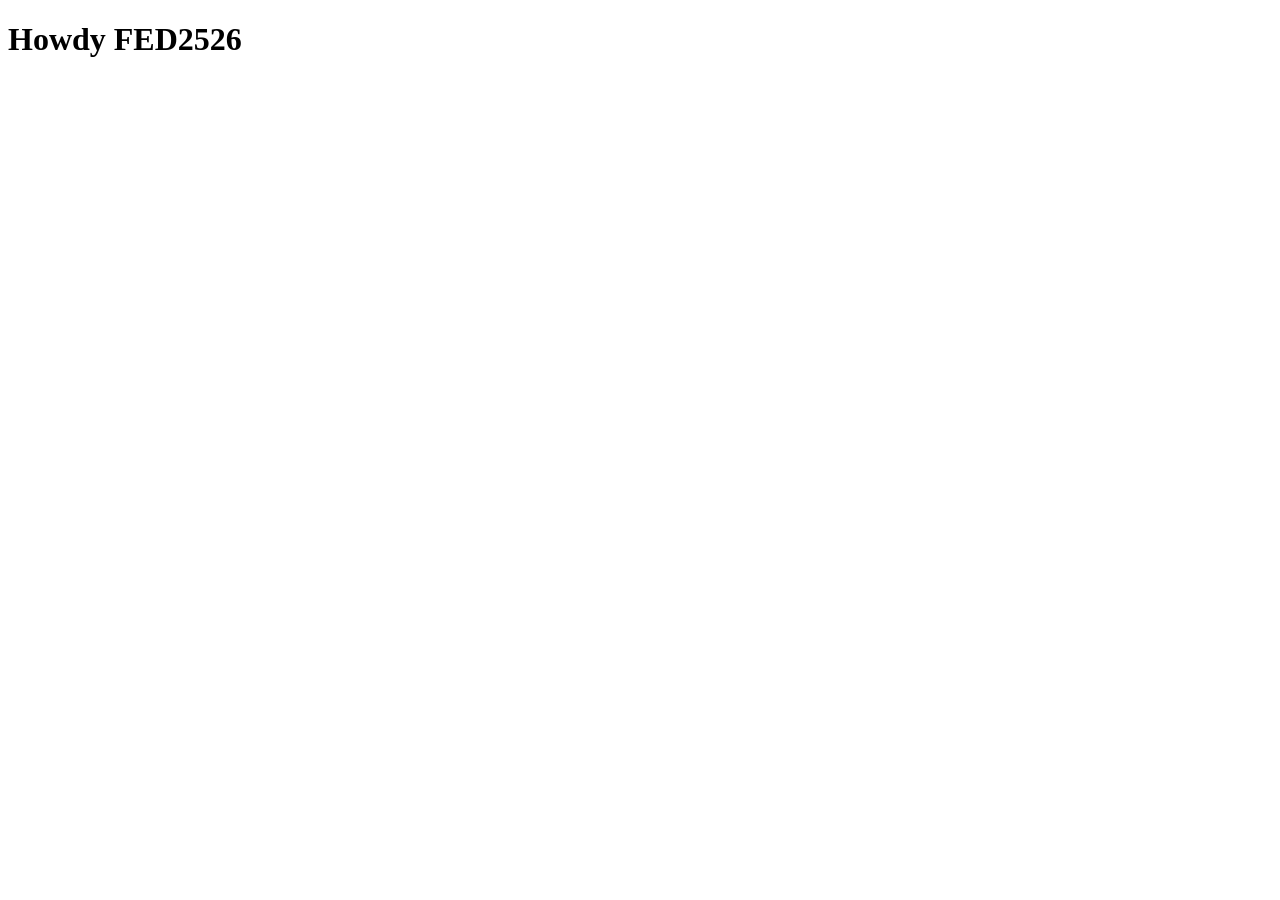
==== index.html @ e6ebbd7a "Add files via upload" ====
<!DOCTYPE html>
<html lang="nl">
	
<head>
	<meta charset="UTF-8">
	<meta name="author" content="jouw naam">
	<meta name="viewport" content="width=device-width, initial-scale=1">
	
	<title>Howdy FED2526</title>
	
	<link href="styles/style.css" rel="stylesheet">
	<link rel="icon" type="image/svg+xml" href="images/favicon.svg">
</head>

<body>
	<h1>Howdy FED2526</h1>

	<script defer src="scripts/script.js"></script>
</body>
	
</html>
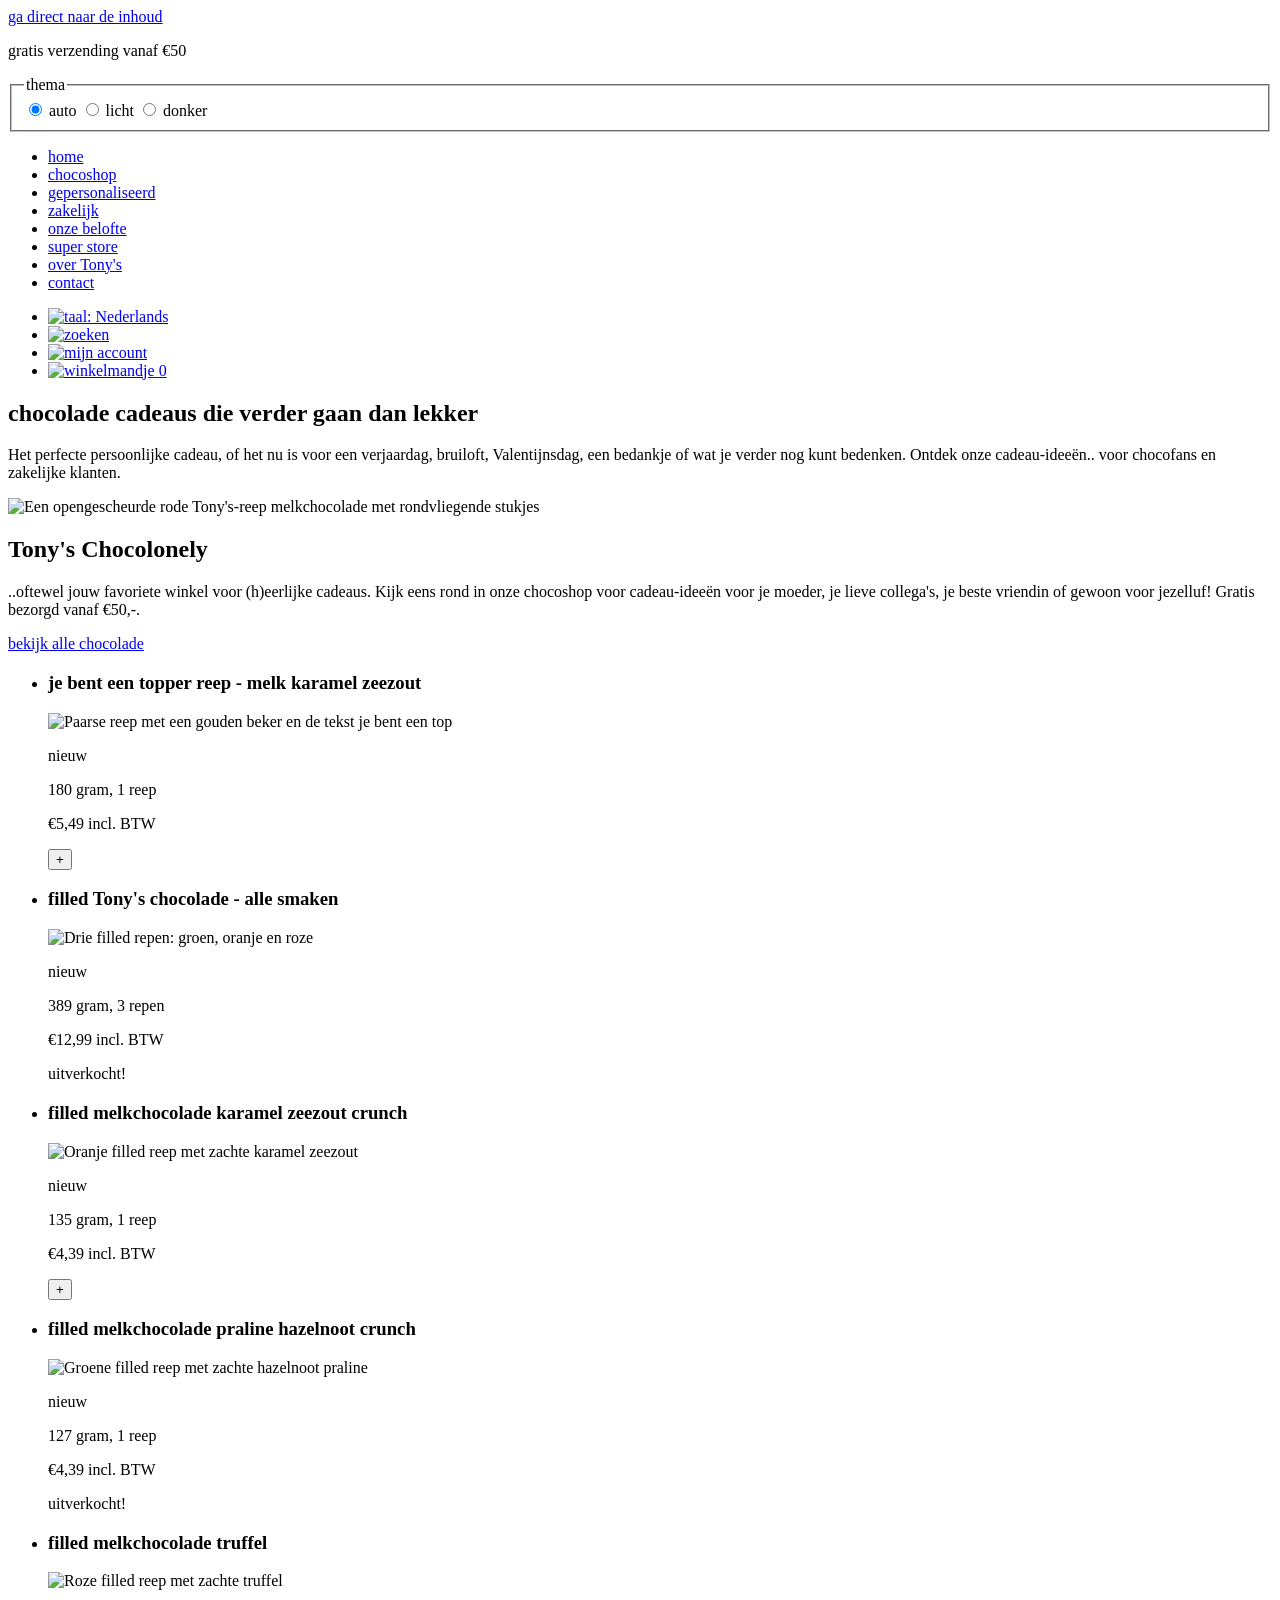
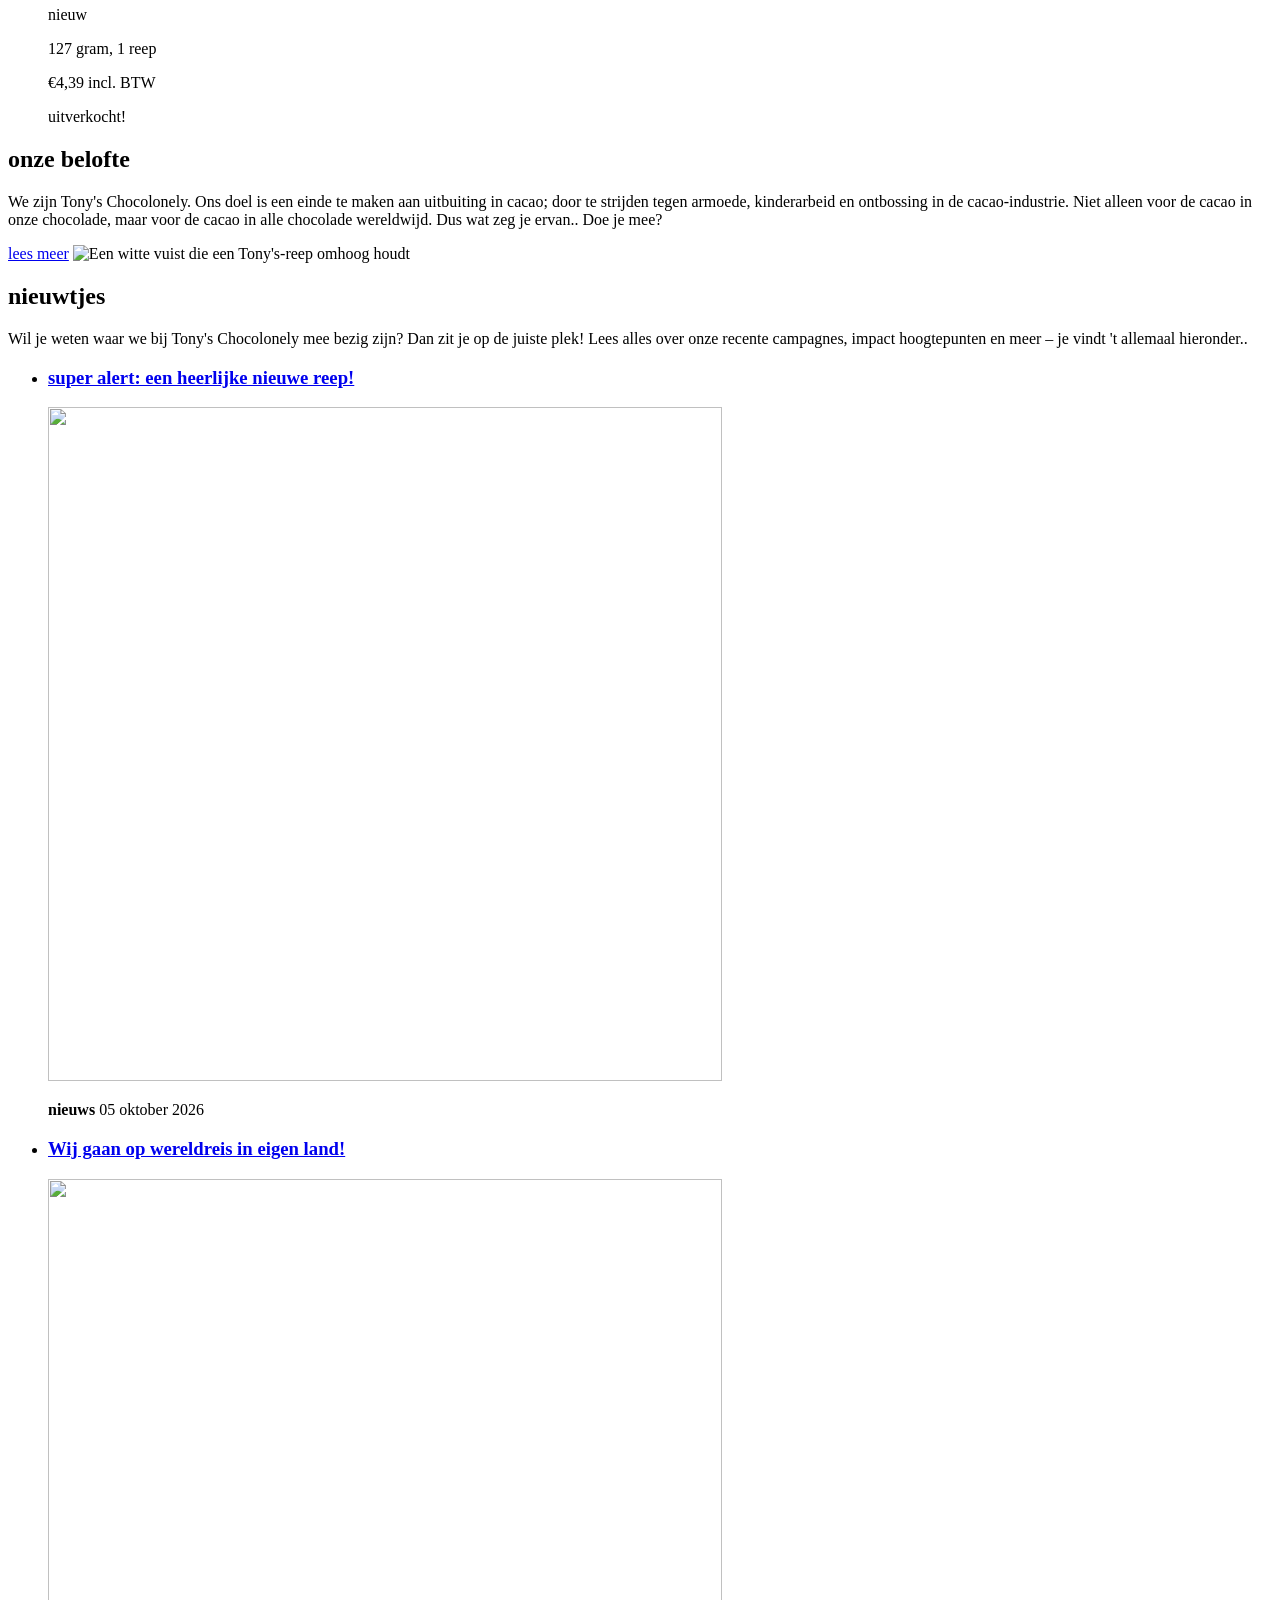
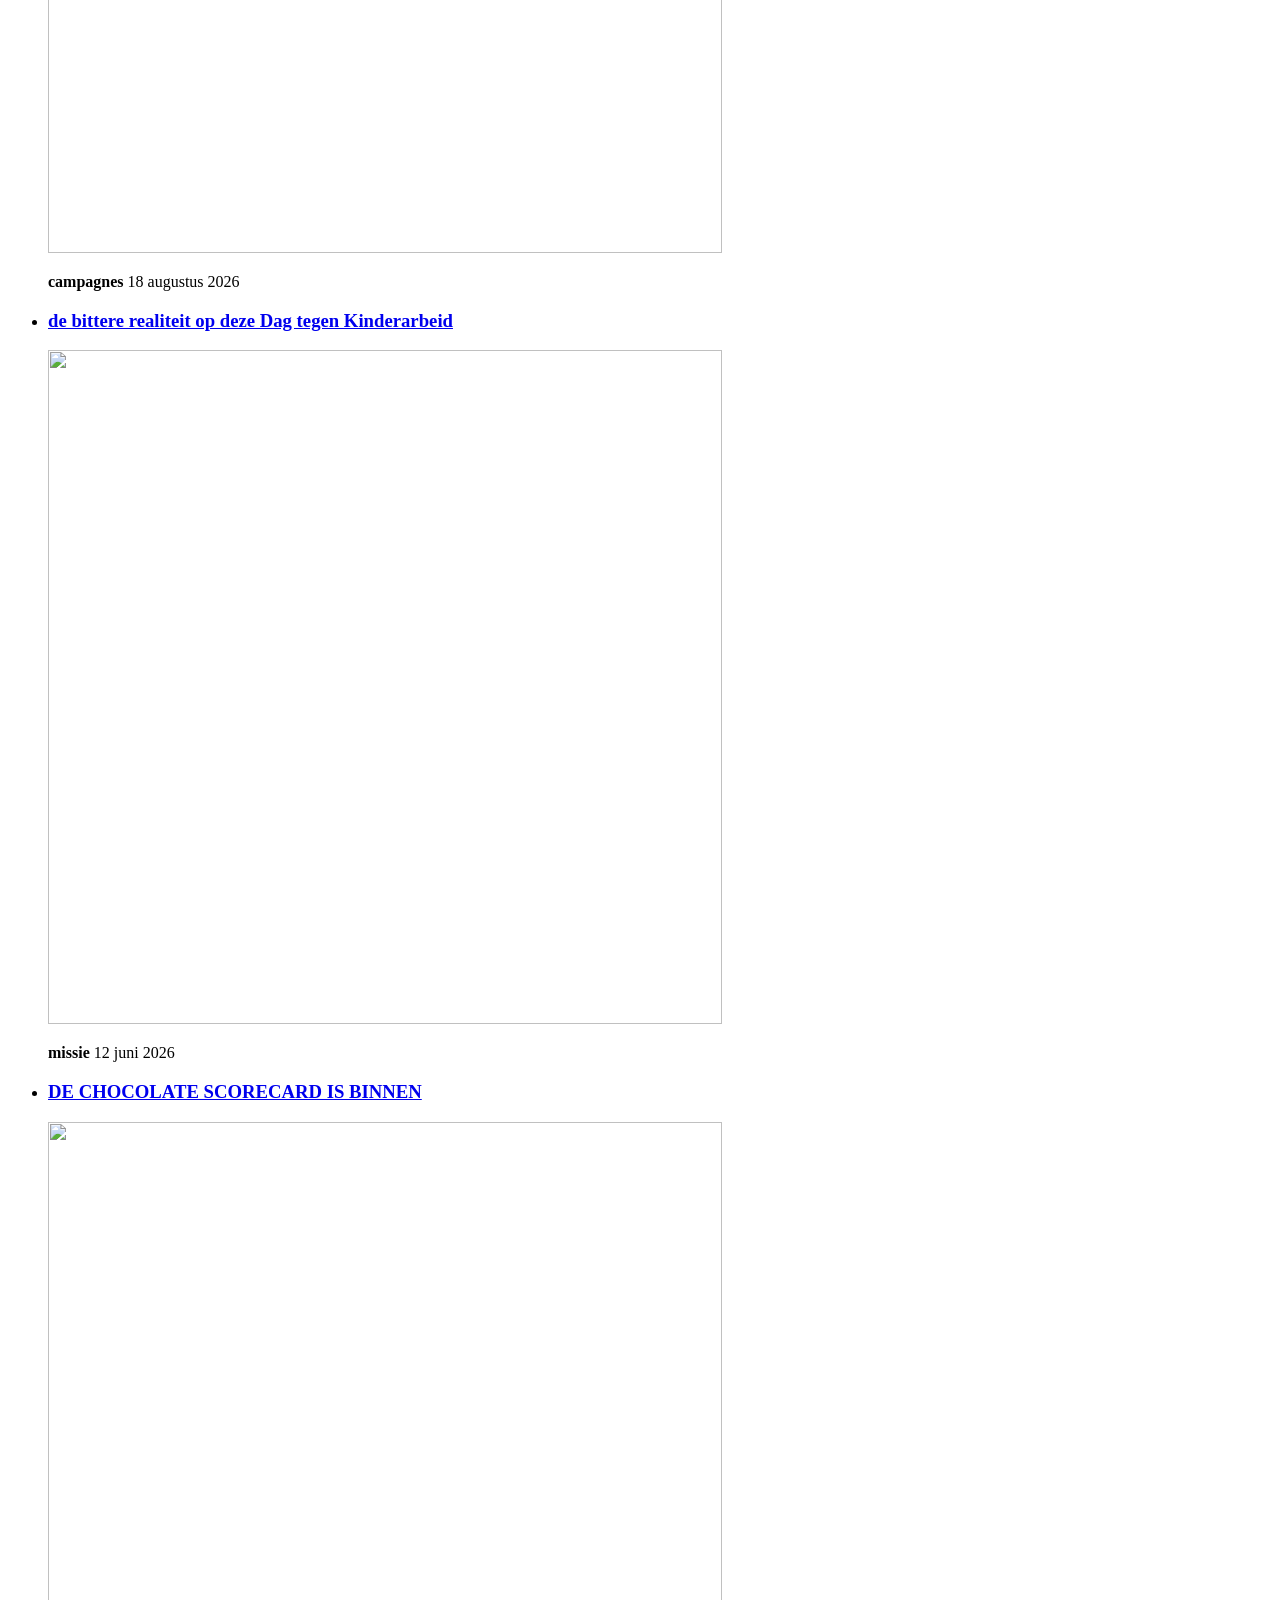
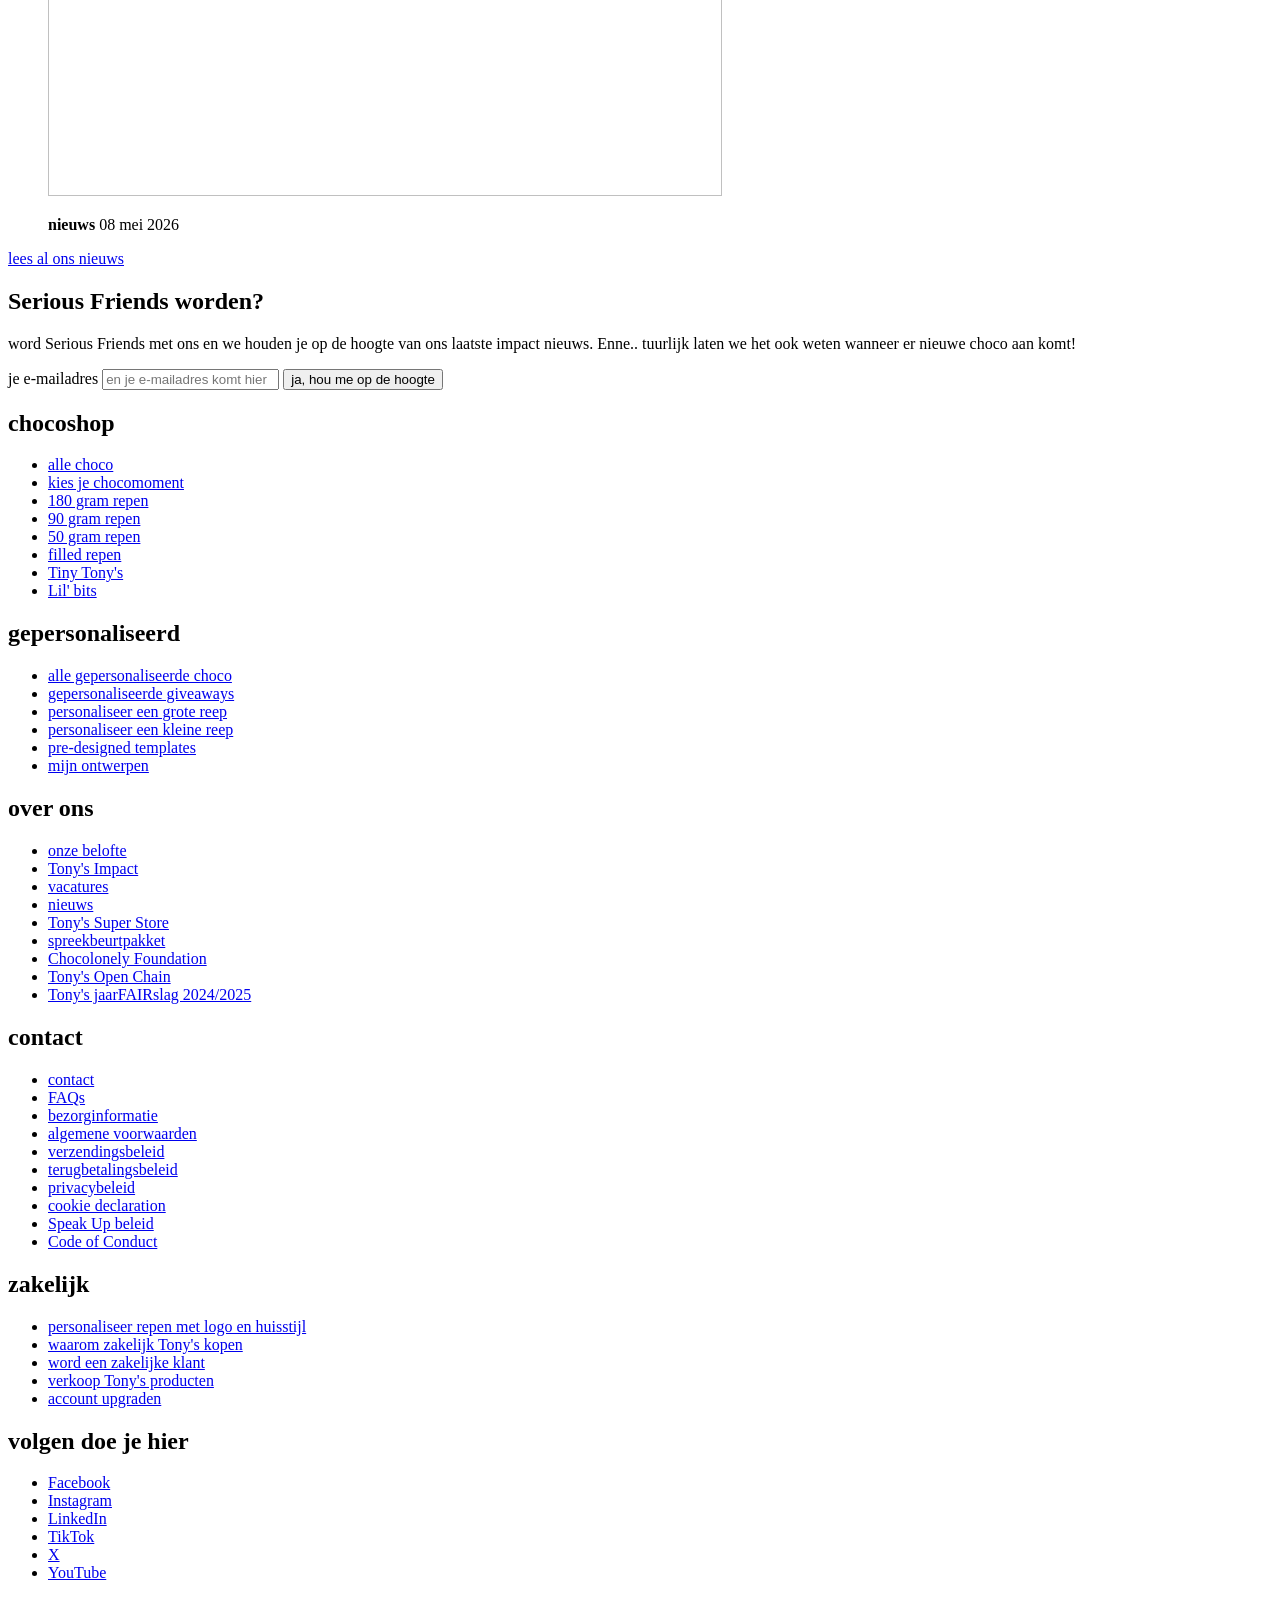
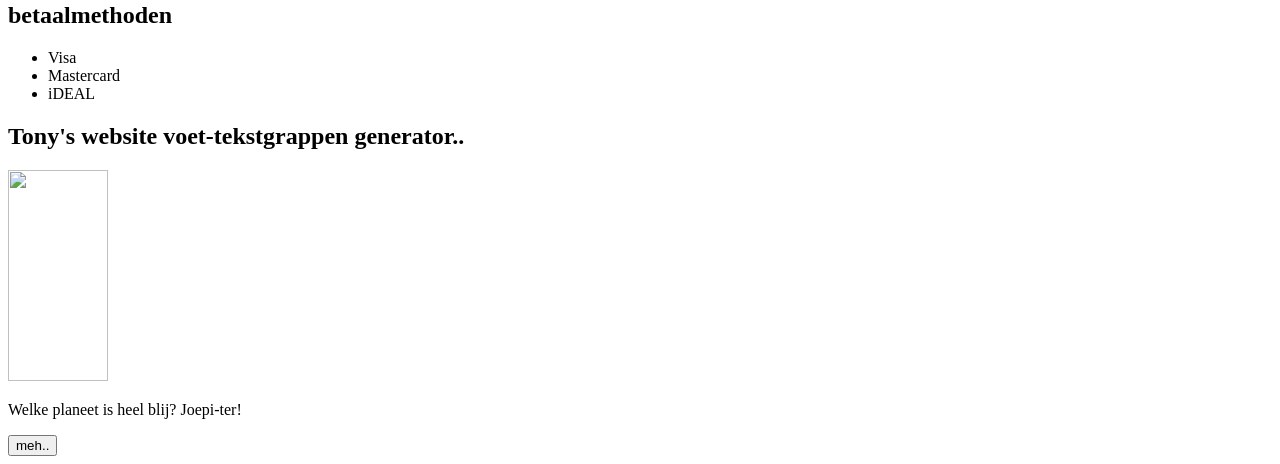
==== commit 1b5ec246: "Update index.html with new content and structure" ====
--- a/index.html
+++ b/index.html
@@ -1,21 +1,303 @@
 <!DOCTYPE html>
+
 <html lang="nl">
-	
+
 <head>
-	<meta charset="UTF-8">
-	<meta name="author" content="jouw naam">
-	<meta name="viewport" content="width=device-width, initial-scale=1">
-	
-	<title>Howdy FED2526</title>
-	
-	<link href="styles/style.css" rel="stylesheet">
-	<link rel="icon" type="image/svg+xml" href="images/favicon.svg">
+  <meta charset="UTF-8">
+  <meta name="author" content="Daniël Prins">
+  <meta name="viewport" content="width=device-width, initial-scale=1">
+
+  <title>Tony's Chocolonely</title>
+
+  <link rel="preconnect" href="https://fonts.googleapis.com">
+  <link rel="preconnect" href="https://fonts.gstatic.com" crossorigin>
+  <link href="https://fonts.googleapis.com/css2?family=Alfa+Slab+One&family=Roboto+Slab:wght@400;700;800&display=swap"
+    rel="stylesheet">
+  <link href="styles/style.css" rel="stylesheet">
+  <link rel="icon" type="image/jpeg" href="images/favicon.jpeg">
 </head>
 
 <body>
-	<h1>Howdy FED2526</h1>
-
-	<script defer src="scripts/script.js"></script>
+  <a href="#inhoud">ga direct naar de inhoud</a>
+
+  <header>
+    <p>gratis verzending vanaf €50</p>
+
+    <!-- Thema kiezen: werkt met alleen CSS (:has en light-dark) -->
+    <form>
+      <fieldset>
+        <legend>thema</legend>
+        <label><input type="radio" name="thema" value="auto" checked> auto</label>
+        <label><input type="radio" name="thema" value="licht"> licht</label>
+        <label><input type="radio" name="thema" value="donker"> donker</label>
+      </fieldset>
+    </form>
+
+    <nav aria-label="hoofdmenu">
+      <ul>
+        <li><a href="index.html" aria-current="page">home</a></li>
+        <li><a href="#">chocoshop</a></li>
+        <li><a href="#">gepersonaliseerd</a></li>
+        <li><a href="#">zakelijk</a></li>
+        <li><a href="onze-belofte.html">onze belofte</a></li>
+        <li><a href="#">super store</a></li>
+        <li><a href="#">over Tony's</a></li>
+        <li><a href="#">contact</a></li>
+      </ul>
+    </nav>
+
+    <ul aria-label="snelkoppelingen">
+      <li><a href="#"><img src="images/icon-taal.svg" alt="taal: Nederlands"></a></li>
+      <li><a href="#"><img src="images/icon-zoeken.svg" alt="zoeken"></a></li>
+      <li><a href="#"><img src="images/icon-account.svg" alt="mijn account"></a></li>
+      <li>
+        <a href="#">
+          <img src="images/icon-mandje.svg" alt="winkelmandje">
+          <output>0</output>
+        </a>
+      </li>
+    </ul>
+  </header>
+
+  <main id="inhoud">
+
+    <!-- ========== HERO ========== -->
+    <section id="hero">
+      <h1>chocolade cadeaus die verder gaan dan <span>lekker</span></h1>
+      <p>Het perfecte persoonlijke cadeau, of het nu is voor een verjaardag, bruiloft, Valentijnsdag, een bedankje of
+        wat je verder nog kunt bedenken. Ontdek onze cadeau-ideeën.. voor chocofans en zakelijke klanten.</p>
+      <img src="images/hero-reep.webp" alt="Een opengescheurde rode Tony's-reep melkchocolade met rondvliegende stukjes"
+        width="900" height="1263">
+    </section>
+
+    <!-- ========== PRODUCTEN ========== -->
+    <section id="shop">
+      <h2>Tony's Chocolonely</h2>
+      <p>..oftewel jouw favoriete winkel voor (h)eerlijke cadeaus. Kijk eens rond in onze chocoshop voor cadeau-ideeën
+        voor je moeder, je lieve collega's, je beste vriendin of gewoon voor jezelluf! Gratis bezorgd vanaf €50,-.</p>
+      <a href="#">bekijk alle chocolade</a>
+
+      <ul>
+        <li>
+          <article>
+            <h3>je bent een topper reep - melk karamel zeezout</h3>
+            <img src="images/reep-topper.webp" alt="Paarse reep met een gouden beker en de tekst je bent een top"
+              width="526" height="990">
+            <p>nieuw</p>
+            <p>180 gram, 1 reep</p>
+            <p>€5,49 incl. BTW</p>
+            <button aria-label="voeg je bent een topper reep toe aan je mandje">+</button>
+          </article>
+        </li>
+        <li>
+          <article>
+            <h3>filled Tony's chocolade - alle smaken</h3>
+            <img src="images/filled-alle-smaken.webp" alt="Drie filled repen: groen, oranje en roze" width="526"
+              height="328">
+            <p>nieuw</p>
+            <p>389 gram, 3 repen</p>
+            <p>€12,99 incl. BTW</p>
+            <p>uitverkocht!</p>
+          </article>
+        </li>
+        <li>
+          <article>
+            <h3>filled melkchocolade karamel zeezout crunch</h3>
+            <img src="images/filled-karamel.webp" alt="Oranje filled reep met zachte karamel zeezout" width="526"
+              height="657">
+            <p>nieuw</p>
+            <p>135 gram, 1 reep</p>
+            <p>€4,39 incl. BTW</p>
+            <button aria-label="voeg filled melkchocolade karamel zeezout crunch toe aan je mandje">+</button>
+          </article>
+        </li>
+        <li>
+          <article>
+            <h3>filled melkchocolade praline hazelnoot crunch</h3>
+            <img src="images/filled-hazelnoot.webp" alt="Groene filled reep met zachte hazelnoot praline" width="526"
+              height="658">
+            <p>nieuw</p>
+            <p>127 gram, 1 reep</p>
+            <p>€4,39 incl. BTW</p>
+            <p>uitverkocht!</p>
+          </article>
+        </li>
+        <li>
+          <article>
+            <h3>filled melkchocolade truffel</h3>
+            <img src="images/filled-truffel.webp" alt="Roze filled reep met zachte truffel" width="526" height="657">
+            <p>nieuw</p>
+            <p>127 gram, 1 reep</p>
+            <p>€4,39 incl. BTW</p>
+            <p>uitverkocht!</p>
+          </article>
+        </li>
+      </ul>
+    </section>
+
+    <!-- ========== ONZE BELOFTE ========== -->
+    <section id="belofte">
+      <h2>onze belofte</h2>
+      <p>We zijn Tony's Chocolonely. Ons doel is een einde te maken aan uitbuiting in cacao; door te strijden tegen
+        armoede, kinderarbeid en ontbossing in de cacao-industrie. Niet alleen voor de cacao in onze chocolade, maar
+        voor de cacao in alle chocolade wereldwijd. Dus wat zeg je ervan.. Doe je mee?</p>
+      <a href="#">lees meer</a>
+      <img src="images/belofte-vuist.webp" alt="Een witte vuist die een Tony's-reep omhoog houdt" width="900"
+        height="643">
+    </section>
+
+    <!-- ========== NIEUWTJES ========== -->
+    <section id="nieuws">
+      <h2>nieuwtjes</h2>
+      <p>Wil je weten waar we bij Tony's Chocolonely mee bezig zijn? Dan zit je op de juiste plek! Lees alles over onze
+        recente campagnes, impact hoogtepunten en meer – je vindt 't allemaal hieronder..</p>
+
+      <ul>
+        <li>
+          <article>
+            <h3><a href="#">super alert: een heerlijke nieuwe reep!</a></h3>
+            <img src="images/nieuws-4.webp" alt="" width="674" height="674">
+            <p><strong>nieuws</strong> <time datetime="2026-10-05">05 oktober 2026</time></p>
+          </article>
+        </li>
+        <li>
+          <article>
+            <h3><a href="#">Wij gaan op wereldreis in eigen land!</a></h3>
+            <img src="images/nieuws-wereldreis.webp" alt="" width="674" height="674">
+            <p><strong>campagnes</strong> <time datetime="2026-08-18">18 augustus 2026</time></p>
+          </article>
+        </li>
+        <li>
+          <article>
+            <h3><a href="#">de bittere realiteit op deze Dag tegen Kinderarbeid</a></h3>
+            <img src="images/nieuws-kinderarbeid.webp" alt="" width="674" height="674">
+            <p><strong>missie</strong> <time datetime="2026-06-12">12 juni 2026</time></p>
+          </article>
+        </li>
+        <li>
+          <article>
+            <h3><a href="#">DE CHOCOLATE SCORECARD IS BINNEN</a></h3>
+            <img src="images/nieuws-scorecard.webp" alt="" width="674" height="674">
+            <p><strong>nieuws</strong> <time datetime="2026-05-08">08 mei 2026</time></p>
+          </article>
+        </li>
+      </ul>
+
+      <a href="#">lees al ons nieuws</a>
+    </section>
+  </main>
+
+  <!-- ========== FOOTER ========== -->
+  <footer>
+    <section id="nieuwsbrief">
+      <h2>Serious Friends worden?</h2>
+      <p>word Serious Friends met ons en we houden je op de hoogte van ons laatste impact nieuws. Enne.. tuurlijk laten
+        we het ook weten wanneer er nieuwe choco aan komt!</p>
+      <form action="#">
+        <label for="email">je e-mailadres</label>
+        <input type="email" id="email" name="email" placeholder="en je e-mailadres komt hier" autocomplete="email"
+          required>
+        <button type="submit">ja, hou me op de hoogte</button>
+      </form>
+    </section>
+
+    <nav aria-label="footermenu">
+      <section>
+        <h2>chocoshop</h2>
+        <ul>
+          <li><a href="#">alle choco</a></li>
+          <li><a href="#">kies je chocomoment</a></li>
+          <li><a href="#">180 gram repen</a></li>
+          <li><a href="#">90 gram repen</a></li>
+          <li><a href="#">50 gram repen</a></li>
+          <li><a href="#">filled repen</a></li>
+          <li><a href="#">Tiny Tony's</a></li>
+          <li><a href="#">Lil' bits</a></li>
+        </ul>
+      </section>
+      <section>
+        <h2>gepersonaliseerd</h2>
+        <ul>
+          <li><a href="#">alle gepersonaliseerde choco</a></li>
+          <li><a href="#">gepersonaliseerde giveaways</a></li>
+          <li><a href="#">personaliseer een grote reep</a></li>
+          <li><a href="#">personaliseer een kleine reep</a></li>
+          <li><a href="#">pre-designed templates</a></li>
+          <li><a href="#">mijn ontwerpen</a></li>
+        </ul>
+      </section>
+      <section>
+        <h2>over ons</h2>
+        <ul>
+          <li><a href="#">onze belofte</a></li>
+          <li><a href="#">Tony's Impact</a></li>
+          <li><a href="#">vacatures</a></li>
+          <li><a href="#">nieuws</a></li>
+          <li><a href="#">Tony's Super Store</a></li>
+          <li><a href="#">spreekbeurtpakket</a></li>
+          <li><a href="#">Chocolonely Foundation</a></li>
+          <li><a href="#">Tony's Open Chain</a></li>
+          <li><a href="#">Tony's jaarFAIRslag 2024/2025</a></li>
+        </ul>
+      </section>
+      <section>
+        <h2>contact</h2>
+        <ul>
+          <li><a href="#">contact</a></li>
+          <li><a href="#">FAQs</a></li>
+          <li><a href="#">bezorginformatie</a></li>
+          <li><a href="#">algemene voorwaarden</a></li>
+          <li><a href="#">verzendingsbeleid</a></li>
+          <li><a href="#">terugbetalingsbeleid</a></li>
+          <li><a href="#">privacybeleid</a></li>
+          <li><a href="#">cookie declaration</a></li>
+          <li><a href="#">Speak Up beleid</a></li>
+          <li><a href="#">Code of Conduct</a></li>
+        </ul>
+      </section>
+      <section>
+        <h2>zakelijk</h2>
+        <ul>
+          <li><a href="#">personaliseer repen met logo en huisstijl</a></li>
+          <li><a href="#">waarom zakelijk Tony's kopen</a></li>
+          <li><a href="#">word een zakelijke klant</a></li>
+          <li><a href="#">verkoop Tony's producten</a></li>
+          <li><a href="#">account upgraden</a></li>
+        </ul>
+      </section>
+    </nav>
+
+    <section id="volgen">
+      <h2>volgen doe je hier</h2>
+      <ul>
+        <li><a href="#">Facebook</a></li>
+        <li><a href="#">Instagram</a></li>
+        <li><a href="#">LinkedIn</a></li>
+        <li><a href="#">TikTok</a></li>
+        <li><a href="#">X</a></li>
+        <li><a href="#">YouTube</a></li>
+      </ul>
+    </section>
+
+    <section id="betalen">
+      <h2>betaalmethoden</h2>
+      <ul>
+        <li>Visa</li>
+        <li>Mastercard</li>
+        <li>iDEAL</li>
+      </ul>
+    </section>
+
+    <section id="grappen">
+      <h2>Tony's website voet-tekstgrappen generator..</h2>
+      <img src="images/reepje-grappen.webp" alt="" width="100" height="211">
+      <p>Welke planeet is heel blij? Joepi-ter!</p>
+      <button>meh..</button>
+    </section>
+  </footer>
+
+  <script src="scripts/script.js" defer></script>
+
 </body>
-	
+
 </html>
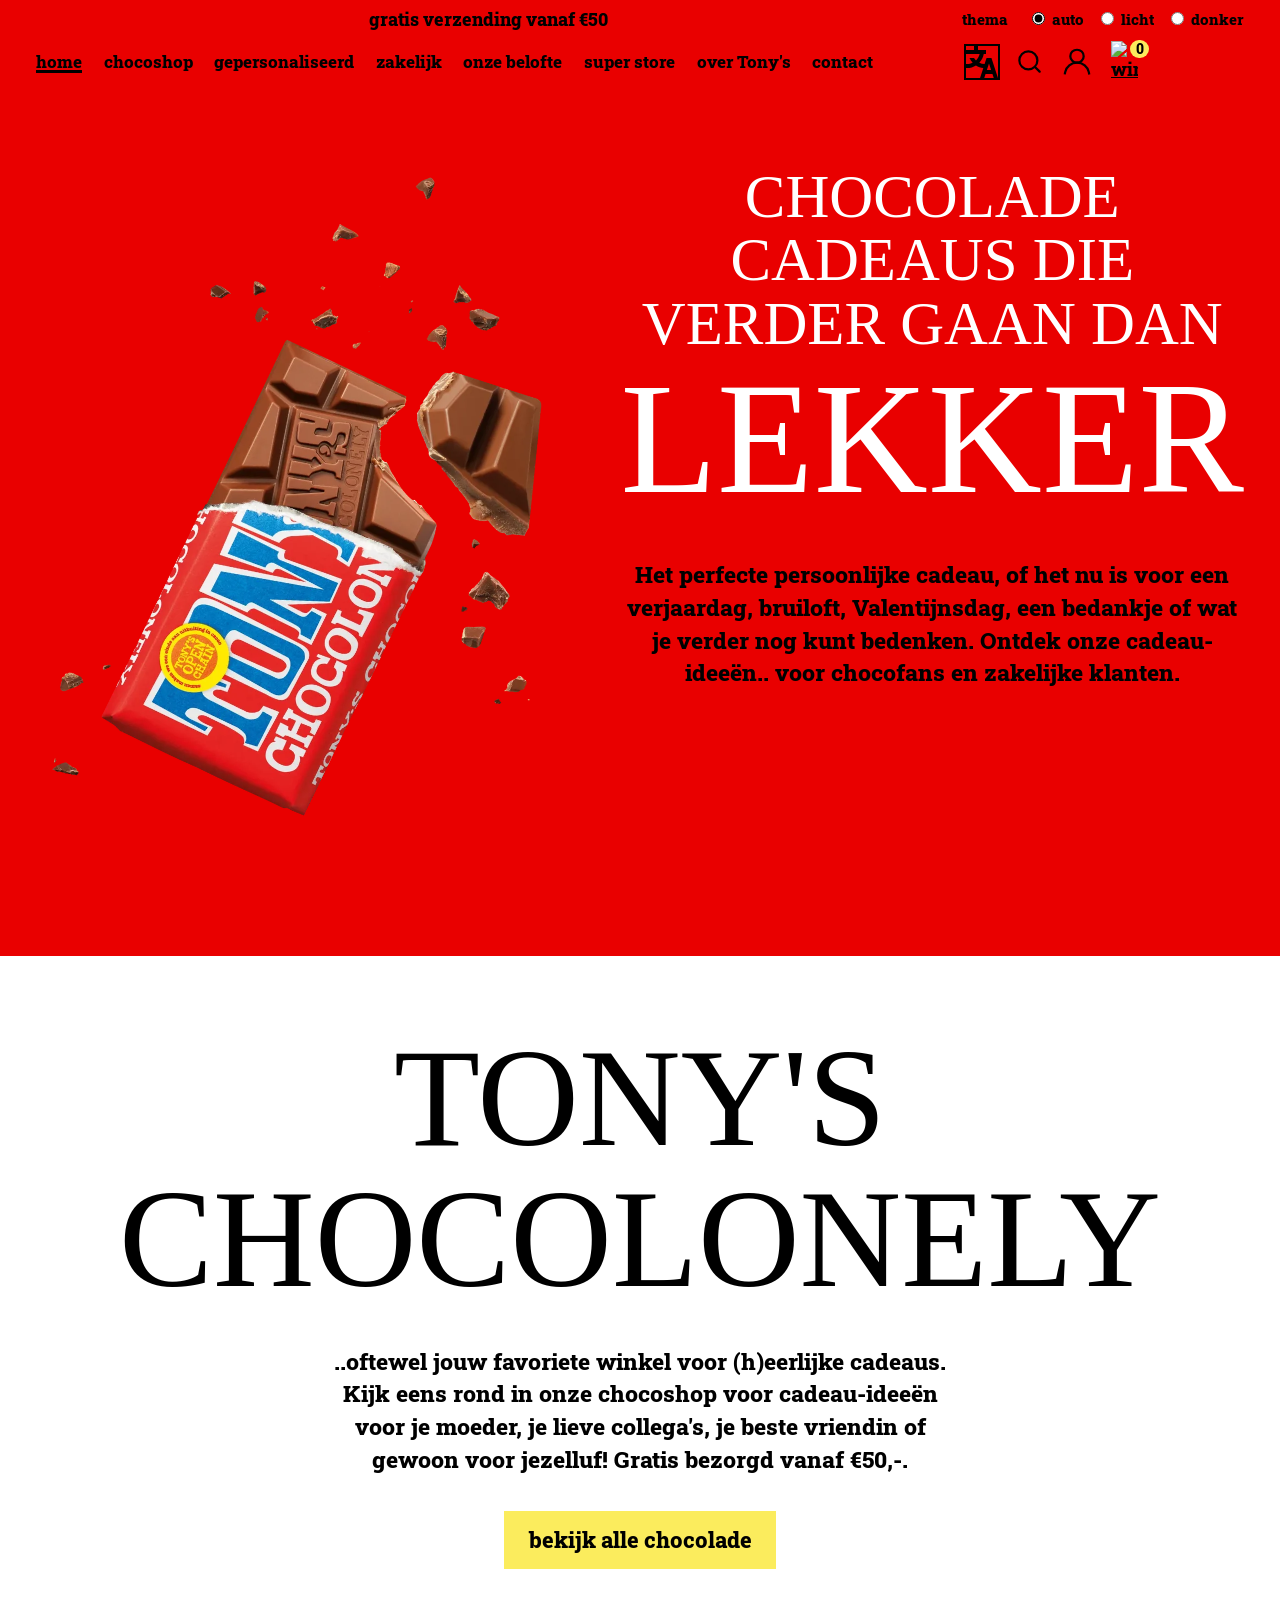
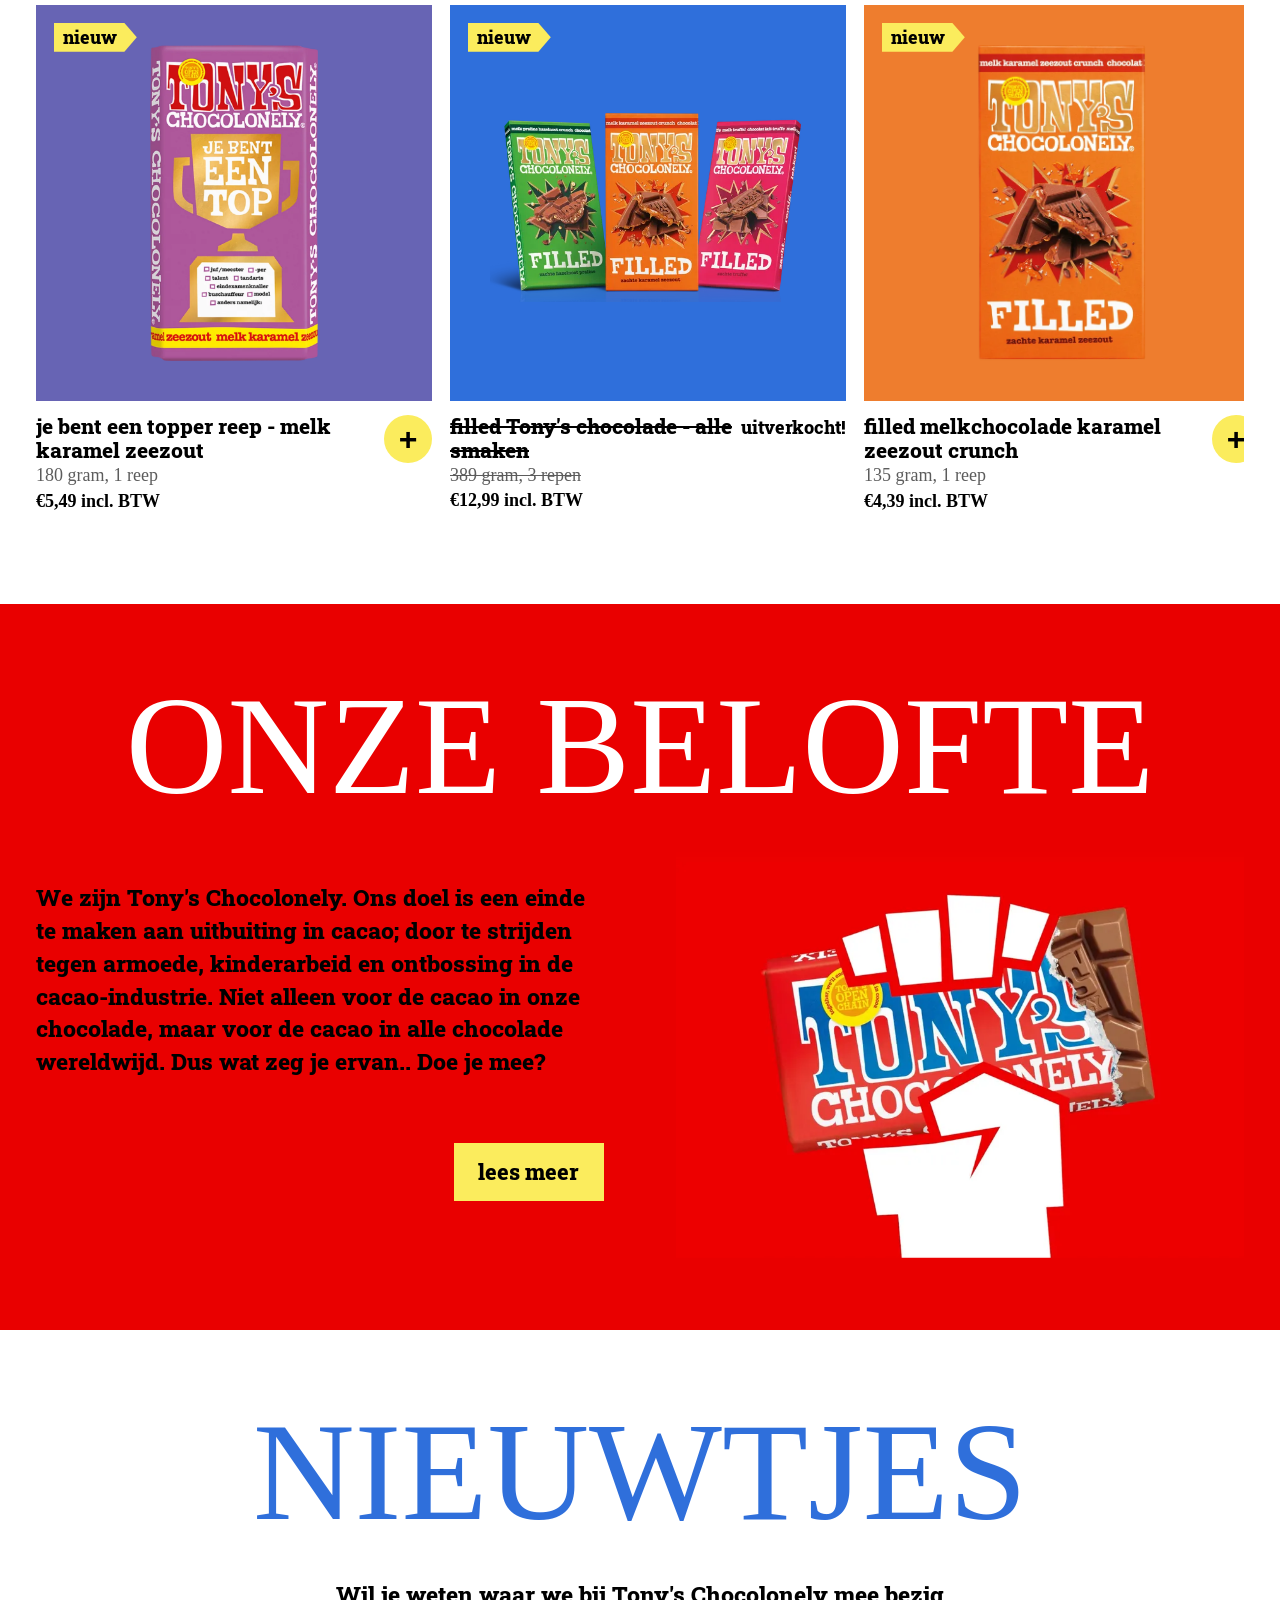
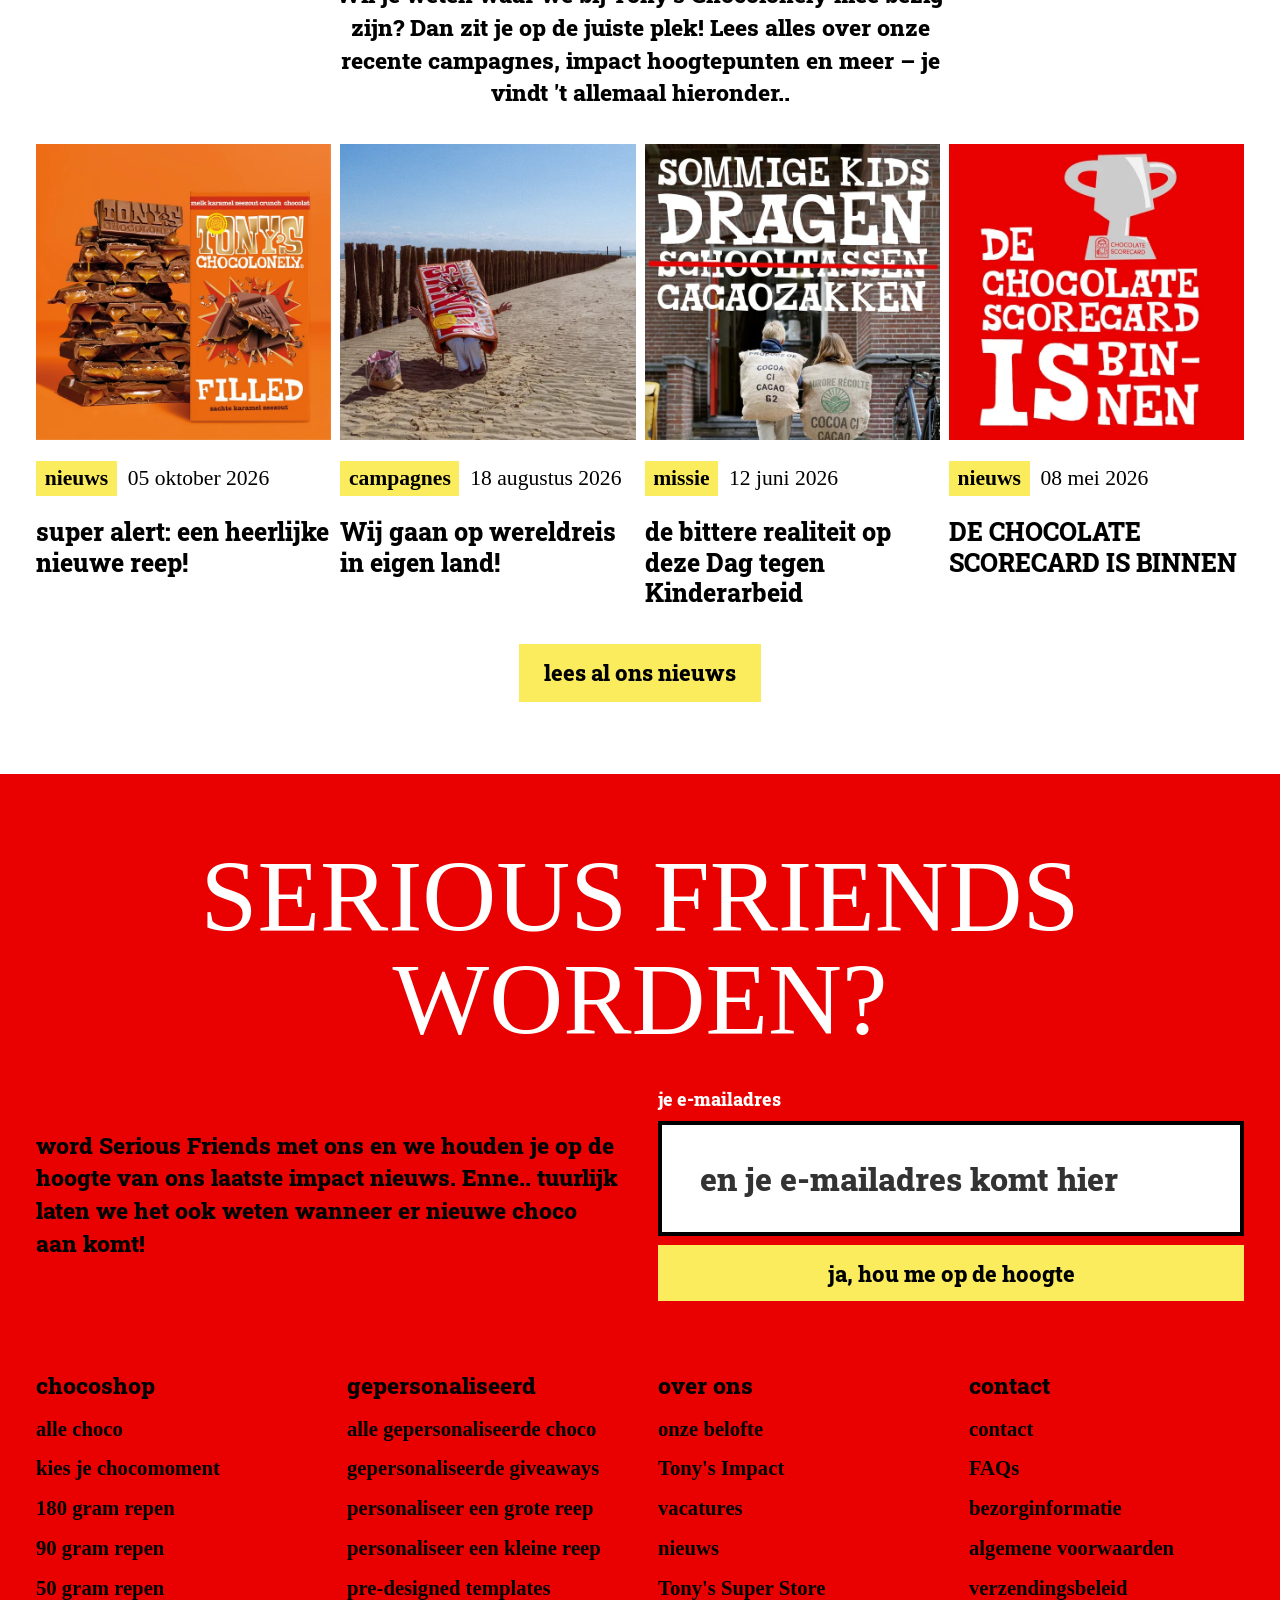
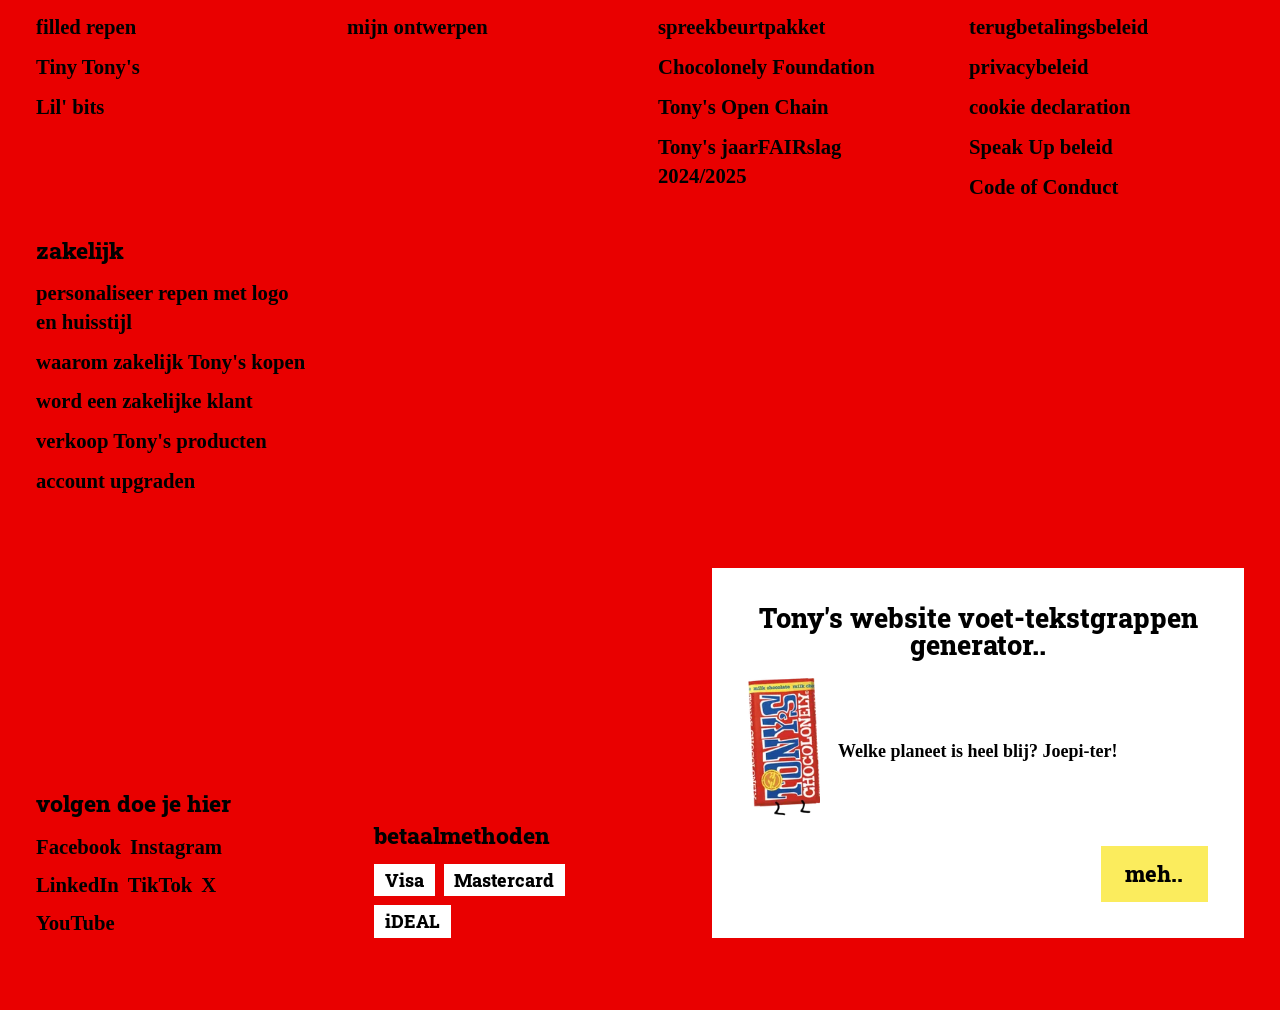
==== commit 9c5e2048: "Add aria-label to button for accessibility" ====
--- a/index.html
+++ b/index.html
@@ -292,7 +292,7 @@
       <h2>Tony's website voet-tekstgrappen generator..</h2>
       <img src="images/reepje-grappen.webp" alt="" width="100" height="211">
       <p>Welke planeet is heel blij? Joepi-ter!</p>
-      <button>meh..</button>
+      <button aria-label="Klik hier voor een nieuwe grap">meh..</button>
     </section>
   </footer>
 
--- a/styles/style.css
+++ b/styles/style.css
@@ -0,0 +1,1035 @@
+/* Fonts */
+@font-face {
+  font-family: "alfa slab";
+  src: url("../fonts/alfa-slab-one.woff2") format("woff2");
+  font-weight: normal;
+  font-style: normal;
+  font-display: fallback;
+}
+
+@font-face {
+  font-family: "roboto slab";
+  src: url("../fonts/roboto-slab-400.woff2") format("woff2");
+  font-weight: 400;
+  font-style: normal;
+  font-display: fallback;
+}
+
+@font-face {
+  font-family: "roboto slab";
+  src: url("../fonts/roboto-slab-700.woff2") format("woff2");
+  font-weight: 700;
+  font-style: normal;
+  font-display: fallback;
+}
+
+@font-face {
+  font-family: "roboto slab";
+  src: url("../fonts/roboto-slab-800.woff2") format("woff2");
+  font-weight: 800;
+  font-style: normal;
+  font-display: fallback;
+}
+
+
+/*  2. CUSTOM PROPERTIES + LICHT/DONKER THEMA */
+:root {
+  color-scheme: light dark;
+
+  /* huisstijlkleuren */
+  --rood: #e90000;
+  --geel: #fbec5d;
+  --zwart: #000000;
+  --wit: #ffffff;
+
+  /* achtergrondkleuren van de productkaartjes */
+  --paars: #6764b4;
+  --blauw: #2f6fdb;
+  --oranje: #ee7d2e;
+  --groen: #44a12f;
+  --roze: #d42a5f;
+
+  /* kleuren die wisselen met het thema: light-dark(licht, donker) */
+  --achtergrond: light-dark(var(--wit), #17110f);
+  --tekst: light-dark(var(--zwart), #f5efe9);
+  --kop-rood: light-dark(var(--rood), #ff6b5e);
+  --kop-blauw: light-dark(var(--blauw), #86aeff);
+  --grijs: light-dark(#5c5c5c, #bdb4ad);
+
+  /* lettertypes */
+  --font-kop: "Alfa Slab One", Rockwell, Georgia, serif;
+  --font-tekst: "Roboto Slab", Rockwell, Georgia, serif;
+}
+
+/* gekozen thema met de radiobuttons in de header */
+:root:has([value="licht"]:checked) {
+  color-scheme: light;
+}
+
+:root:has([value="donker"]:checked) {
+  color-scheme: dark;
+}
+
+
+/* ==========================================================
+   3. BASIS
+   ========================================================== */
+* {
+  box-sizing: border-box;
+}
+
+html {
+  scroll-padding-top: 10em;
+}
+
+body {
+  margin: 0;
+  background-color: var(--achtergrond);
+  color: var(--tekst);
+  font-family: var(--font-tekst);
+  font-size: 1.125em;
+  line-height: 1.4;
+}
+
+h1,
+h2,
+h3 {
+  margin: 0;
+  line-height: 1;
+}
+
+img {
+  display: block;
+  max-width: 100%;
+  height: auto;
+}
+
+ul {
+  margin: 0;
+  padding: 0;
+  list-style: none;
+}
+
+main>section {
+  padding: 4em 1em;
+}
+
+/* de grote Tony's-koppen */
+h1,
+main>section>h2,
+footer>section:nth-of-type(1) h2 {
+  font-family: var(--font-kop);
+  font-weight: normal;
+  font-size: clamp(2.5rem, 11vw, 9.5rem);
+  text-transform: uppercase;
+  text-align: center;
+}
+
+/* de dikke tekst onder de grote koppen */
+main>section>h2+p {
+  max-width: 48ch;
+  margin: 1.5em auto;
+  font-size: 1.3em;
+  font-weight: 800;
+  text-align: center;
+}
+
+/* skiplink: alleen zichtbaar als je er met tab op komt */
+body>a:first-child {
+  position: absolute;
+  top: -10em;
+  left: 1em;
+  z-index: 10;
+  padding: 0.5em 1em;
+  background-color: var(--geel);
+  color: var(--zwart);
+}
+
+body>a:first-child:focus {
+  top: 1em;
+}
+
+
+/* ==========================================================
+   4. LINKS EN BUTTONS alle states
+   ========================================================== */
+a {
+  color: inherit;
+}
+
+a:hover {
+  text-decoration-thickness: 0.15em;
+}
+
+/* gestippelde focusrand, net als op de echte site */
+a:focus-visible,
+button:focus-visible,
+input:focus-visible {
+  outline: 0.15em dashed currentColor;
+  outline-offset: 0.2em;
+}
+
+/* gele knoppen: links die op een knop lijken en buttons */
+main section>a,
+footer button {
+  display: inline-block;
+  padding: 0.6em 1.1em;
+  border: none;
+  background-color: var(--geel);
+  color: var(--zwart);
+  font-family: var(--font-tekst);
+  font-size: 1.4rem;
+  font-weight: 800;
+  text-decoration: none;
+  cursor: pointer;
+  transition: 0.15s;
+}
+
+main section>a:hover,
+footer button:hover {
+  text-decoration: underline;
+}
+
+
+
+/* 5. HEADER Mobiel */
+body>header {
+  display: grid;
+  grid-template-columns: 1fr max-content;
+  grid-template-areas:
+    "tekst  tekst"
+    "thema  iconen"
+    "menu   menu";
+  align-items: center;
+  column-gap: 1em;
+  padding: 0 1em 0.5em;
+  background-color: var(--rood);
+  color: var(--zwart);
+  font-weight: 800;
+}
+
+/* gratis verzending */
+body>header>p {
+  grid-area: tekst;
+  margin: 0;
+  padding: 0.4em 0;
+  text-align: center;
+}
+
+/* thema-keuze */
+body>header form {
+  grid-area: thema;
+}
+
+body>header fieldset {
+  display: flex;
+  flex-wrap: wrap;
+  gap: 0.2em 0.8em;
+  margin: 0;
+  padding: 0;
+  border: none;
+  font-size: 0.85em;
+}
+
+body>header legend {
+  float: left;
+  /* legend naast de opties in plaats van erboven */
+  margin-right: 0.3em;
+}
+
+body>header label {
+  cursor: pointer;
+}
+
+body>header input {
+  accent-color: var(--zwart);
+}
+
+/* menu */
+body>header nav {
+  grid-area: menu;
+}
+
+body>header nav ul {
+  display: flex;
+  flex-wrap: wrap;
+  gap: 0.2em 1.2em;
+}
+
+body>header nav a {
+  font-size: 1.15em;
+  text-decoration: none;
+}
+
+body>header nav a:hover,
+body>header nav a[aria-current="page"] {
+  text-decoration: underline;
+  text-decoration-thickness: 0.15em;
+}
+
+/* iconen */
+body>header>ul {
+  grid-area: iconen;
+  display: flex;
+  gap: 0.2em;
+}
+
+body>header>ul a {
+  position: relative;
+  /* zodat het bolletje van het mandje hier binnen geplaatst kan worden */
+  display: grid;
+  place-items: center;
+  width: 2.75rem;
+  /* groot genoeg om op te tikken */
+  height: 2.75rem;
+  color: var(--zwart);
+}
+
+body>header>ul img {
+  width: 1.7rem;
+}
+
+/* vlaggetje iets breder, met een randje zoals op de echte site */
+body>header>ul li:first-child img {
+  width: 2rem;
+  outline: 0.15em solid var(--zwart);
+}
+
+/* bolletje met het aantal producten */
+body>header output {
+  position: absolute;
+  top: 0;
+  right: -0.2em;
+  display: grid;
+  place-items: center;
+  min-width: 1.4em;
+  height: 1.4em;
+  border-radius: 50%;
+  background-color: var(--geel);
+  font-size: 0.75em;
+}
+
+
+/* 6. HERO  */
+main>section:nth-of-type(1) {
+  display: grid;
+  justify-items: center;
+  gap: 2em;
+  background-color: var(--rood);
+  color: var(--zwart);
+  text-align: center;
+}
+
+main>section:nth-of-type(1) h1 {
+  color: var(--wit);
+  font-size: clamp(1.8rem, 6vw, 3.8rem);
+  line-height: 1.05;
+}
+
+/* het woord LEKKER extra groot */
+main>section:nth-of-type(1) h1 span {
+  display: block;
+  font-size: 2.6em;
+}
+
+main>section:nth-of-type(1) p {
+  max-width: 50ch;
+  margin: 0;
+  font-size: 1.3em;
+  font-weight: 800;
+}
+
+main>section:nth-of-type(1) img {
+  width: min(100%, 30em);
+  rotate: -4deg;
+}
+
+/* 7. PRODUCTEN */
+main>section:nth-of-type(2) {
+  text-align: center;
+}
+
+/* de lijst met kaartjes: een rij die je opzij kunt scrollen */
+main>section:nth-of-type(2) ul {
+  display: grid;
+  grid-auto-flow: column;
+  grid-auto-columns: min(80%, 22em);
+  gap: 1em;
+  margin-top: 2em;
+  overflow-x: auto;
+  scroll-snap-type: x mandatory;
+  padding-bottom: 1em;
+  text-align: left;
+}
+
+main>section:nth-of-type(2) li {
+  scroll-snap-align: start;
+}
+
+/* productkaartje = een grid van 2 kolommen
+   kolom 1: tekst (1fr)   kolom 2: knop (max-content) */
+main>section:nth-of-type(2) article {
+  position: relative;
+  display: grid;
+  grid-template-columns: 1fr max-content;
+  column-gap: 0.5em;
+  height: 100%;
+}
+
+/* afbeelding: bovenaan over de hele breedte */
+main>ul img,
+main>section:nth-of-type(2) img {
+  grid-row: 1;
+  grid-column: 1 / -1;
+  width: 100%;
+  aspect-ratio: 1;
+  object-fit: contain;
+  padding: 10%;
+  margin-bottom: 0.8em;
+}
+
+/* elke reep met eigen achtergrondkleur */
+main>ul li:nth-of-type(1) img,
+main>section:nth-of-type(2) li:nth-of-type(1) img {
+  background-color: var(--paars);
+}
+
+main>ul li:nth-of-type(2) img,
+main>section:nth-of-type(2) li:nth-of-type(2) img {
+  background-color: var(--blauw);
+}
+
+main>ul li:nth-of-type(3) img,
+main>section:nth-of-type(2) li:nth-of-type(3) img {
+  background-color: var(--oranje);
+}
+
+main>ul li:nth-of-type(4) img,
+main>section:nth-of-type(2) li:nth-of-type(4) img {
+  background-color: var(--groen);
+}
+
+main>ul li:nth-of-type(5) img,
+main>section:nth-of-type(2) li:nth-of-type(5) img {
+  background-color: var(--roze);
+}
+
+/* naam */
+main>ul h2,
+main>section:nth-of-type(2) h3 {
+  grid-row: 2;
+  grid-column: 1;
+  font-size: 1.3rem;
+  font-weight: 800;
+  line-height: 1.15;
+}
+
+main>ul article p,
+main>section:nth-of-type(2) article p {
+  grid-column: 1;
+  margin: 0;
+}
+
+/* label "nieuw": linksboven over de afbeelding heen */
+main>ul article p:nth-of-type(1),
+main>section:nth-of-type(2) article p:nth-of-type(1) {
+  position: absolute;
+  top: 1em;
+  left: 1em;
+  padding: 0.1em 1.1em 0.1em 0.5em;
+  background-color: var(--geel);
+  color: var(--zwart);
+  font-weight: 800;
+  clip-path: polygon(0 0, 85% 0, 100% 50%, 85% 100%, 0 100%);
+  /* vlaggetjesvorm */
+}
+
+/* gewicht */
+main>ul article p:nth-of-type(2),
+main>section:nth-of-type(2) article p:nth-of-type(2) {
+  color: var(--grijs);
+}
+
+/* prijs */
+main>ul article p:nth-of-type(3),
+main>section:nth-of-type(2) article p:nth-of-type(3) {
+  font-weight: 700;
+}
+
+/* "uitverkocht!" en de + knop: rechts naast de naam */
+main>ul article p:nth-of-type(4),
+main>section:nth-of-type(2) article p:nth-of-type(4),
+main>ul article button,
+main>section:nth-of-type(2) article button {
+  grid-row: 2;
+  grid-column: 2;
+  align-self: start;
+}
+
+main>ul article p:nth-of-type(4),
+main>section:nth-of-type(2) article p:nth-of-type(4) {
+  font-weight: 800;
+}
+
+/* uitverkocht? naam en gewicht doorstrepen */
+main>ul article:has(p:nth-of-type(4)) h2,
+main>section:nth-of-type(2) article:has(p:nth-of-type(4)) h3,
+main>ul article:has(p:nth-of-type(4)) p:nth-of-type(2),
+main>section:nth-of-type(2) article:has(p:nth-of-type(4)) p:nth-of-type(2) {
+  text-decoration: line-through;
+}
+
+/* de gele + knop */
+main>ul article button,
+main>section:nth-of-type(2) article button {
+  width: 3rem;
+  height: 3rem;
+  border: none;
+  border-radius: 50%;
+  background-color: var(--geel);
+  color: var(--zwart);
+  font-size: 2rem;
+  font-weight: 800;
+  line-height: 1;
+  cursor: pointer;
+  transition: scale 0.15s;
+}
+
+main>ul article button:hover,
+main>section:nth-of-type(2) article button:hover {
+  scale: 1.1;
+}
+
+main>ul article button:active,
+main>section:nth-of-type(2) article button:active {
+  scale: 0.95;
+}
+
+
+/* 8. ONZE BELOFTE */
+main>section:nth-of-type(3) {
+  display: grid;
+  justify-items: center;
+  gap: 2em;
+  background-color: var(--rood);
+  color: var(--zwart);
+}
+
+main>section:nth-of-type(3) h2 {
+  color: var(--wit);
+}
+
+main>section:nth-of-type(3) p {
+  max-width: 45ch;
+  margin: 0;
+  font-size: 1.3em;
+  font-weight: 800;
+  text-align: left;
+}
+
+
+/* 9. NIEUWTJES */
+main>section:nth-of-type(4) {
+  display: grid;
+  justify-items: center;
+}
+
+main>section:nth-of-type(4) h2 {
+  color: var(--kop-blauw);
+}
+
+/* het "magische" auto-fit grid uit grid-oefening 1 */
+main>section:nth-of-type(4) ul {
+  display: grid;
+  grid-template-columns: repeat(auto-fit, minmax(min(100%, 10em), 1fr));
+  gap: 1em 0.5em;
+  width: 100%;
+  margin-bottom: 2em;
+}
+
+/* in de HTML staat de kop eerst, met grid zetten we de afbeelding bovenaan */
+main>section:nth-of-type(4) article {
+  display: grid;
+}
+
+main>section:nth-of-type(4) img {
+  grid-row: 1;
+}
+
+main>section:nth-of-type(4) article p {
+  grid-row: 2;
+  display: flex;
+  flex-wrap: wrap;
+  align-items: center;
+  gap: 0.5em;
+  margin: 1em 0;
+  font-size: 1.2em;
+}
+
+main>section:nth-of-type(4) h3 {
+  grid-row: 3;
+  font-size: 1.4em;
+  font-weight: 800;
+  line-height: 1.2;
+}
+
+main>section:nth-of-type(4) h3 a {
+  text-decoration: none;
+}
+
+main>section:nth-of-type(4) h3 a:hover {
+  text-decoration: underline;
+}
+
+/* geel labeltje */
+main>section:nth-of-type(4) strong {
+  padding: 0.1em 0.4em;
+  background-color: var(--geel);
+  color: var(--zwart);
+  font-weight: 700;
+}
+
+
+/* 10. FOOTER */
+footer {
+  display: grid;
+  gap: 4em;
+  padding: 4em 1em;
+  background-color: var(--rood);
+  color: var(--zwart);
+}
+
+footer h2 {
+  font-size: 1.3em;
+  font-weight: 800;
+}
+
+/* --- nieuwsbrief --- */
+footer>section:nth-of-type(1) {
+  display: grid;
+  gap: 2em;
+}
+
+footer>section:nth-of-type(1) h2 {
+  color: var(--wit);
+  font-size: clamp(2.2rem, 8vw, 8rem);
+}
+
+footer>section:nth-of-type(1) p {
+  margin: 0;
+  font-size: 1.3em;
+  font-weight: 800;
+}
+
+footer>section:nth-of-type(1) form {
+  display: grid;
+  gap: 0.5em;
+}
+
+footer>section:nth-of-type(1) label {
+  color: var(--wit);
+  font-weight: 800;
+}
+
+footer>section:nth-of-type(1) input {
+  width: 100%;
+  padding: 1em 1.2em;
+  border: 0.15em solid var(--zwart);
+  background-color: var(--wit);
+  color: var(--zwart);
+  font-family: var(--font-tekst);
+  font-size: clamp(1.2rem, 3vw, 2rem);
+  font-weight: 800;
+}
+
+footer>section:nth-of-type(1) input::placeholder {
+  color: #333333;
+}
+
+footer>section:nth-of-type(1) input:hover {
+  border-color: var(--wit);
+}
+
+/* verkeerd ingevuld (pas na het typen, niet meteen bij het laden) */
+footer>section:nth-of-type(1) input:user-invalid {
+  outline: 0.25em solid var(--zwart);
+  border-color: var(--wit);
+}
+
+/* footermenu: kolommen die vanzelf naast elkaar gaan staan */
+footer nav {
+  display: grid;
+  grid-template-columns: repeat(auto-fit, minmax(min(100%, 13em), 1fr));
+  gap: 2em;
+}
+
+footer ul {
+  display: grid;
+  gap: 0.6em;
+  margin-top: 1em;
+}
+
+footer li a {
+  font-size: 1.15em;
+  font-weight: 700;
+  text-decoration: none;
+}
+
+footer li a:hover {
+  text-decoration: underline;
+}
+
+/*  socials en betaalmethoden naast elkaar */
+footer>section:nth-of-type(2) ul,
+footer>section:nth-of-type(3) ul {
+  display: flex;
+  flex-wrap: wrap;
+  gap: 0.5em;
+}
+
+footer>section:nth-of-type(3) li {
+  padding: 0.2em 0.6em;
+  background-color: var(--wit);
+  font-weight: 800;
+}
+
+/*  grappengenerator: wit blok  */
+footer>section:nth-of-type(4) {
+  display: grid;
+  grid-template-columns: max-content 1fr;
+  align-items: center;
+  gap: 1em;
+  padding: 2em;
+  background-color: var(--wit);
+}
+
+footer>section:nth-of-type(4) h2 {
+  grid-column: 1 / -1;
+  text-align: center;
+  font-size: 1.5em;
+}
+
+footer>section:nth-of-type(4) img {
+  width: 4em;
+}
+
+footer>section:nth-of-type(4) p {
+  margin: 0;
+  font-weight: 700;
+}
+
+footer>section:nth-of-type(4) button {
+  grid-column: 1 / -1;
+  justify-self: end;
+}
+
+
+/*  12. MINDER BEWEGING  Animaties alleen als iemand geen "reduce motion" heeft aangezet */
+@media (prefers-reduced-motion: no-preference) {
+  html {
+    scroll-behavior: smooth;
+  }
+
+  /* reep draait een beetje als je over het kaartje gaat */
+  main>ul img,
+  main>section:nth-of-type(2) img {
+    transition: rotate 0.3s;
+  }
+
+  main>ul article:hover img,
+  main>section:nth-of-type(2) article:hover img {
+    rotate: -3deg;
+  }
+
+  /* nieuwsplaatje wordt iets groter */
+  main>section:nth-of-type(4) img {
+    transition: scale 0.3s;
+  }
+
+
+
+  main>section:nth-of-type(4) article:hover img {
+    scale: 1.03;
+  }
+}
+
+@media (prefers-reduced-motion: reduce) {
+  * {
+    transition: none !important;
+    animation: none !important;
+  }
+}
+
+
+/* 13. GROTERE SCHERMEN (mobile first) */
+
+/* tablet of telefoon liggend */
+@media (width > 40em) {
+  main>section {
+    padding-inline: 2em;
+  }
+
+  footer {
+    padding-inline: 2em;
+  }
+
+  /* nieuwsbrief: tekst links, formulier rechts */
+  footer>section:nth-of-type(1) {
+    grid-template-columns: 1fr 1fr;
+    align-items: center;
+  }
+
+  footer>section:nth-of-type(1) h2 {
+    grid-column: 1 / -1;
+  }
+}
+
+/* laptop en groter */
+@media (width > 64em) {
+
+  /* op grote schermen blijft de header bovenaan plakken */
+   body>header {
+    position: sticky;
+    top: 0;
+    z-index: 5;
+    grid-template-areas:
+      "tekst  thema"
+      "menu   iconen";
+    padding-inline: 2em;
+  }
+
+  body>header nav ul {
+    gap: 0.4em 1.2em;
+  }
+
+  body>header nav a {
+    font-size: 0.95em;
+  }
+
+
+  /* hero: reep links, tekst rechts */
+  main>section:nth-of-type(1) {
+    grid-template-columns: 1fr 1fr;
+    column-gap: 4em;
+    align-content: center;
+    min-height: 85vh;
+  }
+
+  main>section:nth-of-type(1) h1 {
+    align-self: end;
+  }
+
+  main>section:nth-of-type(1)>a {
+    align-self: start;
+  }
+
+  main>section:nth-of-type(1) img {
+    grid-column: 1;
+    grid-row: 1 / span 3;
+    width: 100%;
+  }
+
+  /* onze belofte: tekst links, vuist rechts */
+  main>section:nth-of-type(3) {
+    grid-template-columns: 1fr 1fr;
+    column-gap: 4em;
+    align-items: center;
+  }
+
+  main>section:nth-of-type(3) h2 {
+    grid-column: 1 / -1;
+  }
+
+  main>section:nth-of-type(3) p {
+    justify-self: end;
+  }
+
+  main>section:nth-of-type(3)>a {
+    grid-column: 1;
+    grid-row: 3;
+    justify-self: end;
+    align-self: start;
+  }
+
+  main>section:nth-of-type(3) img {
+    grid-column: 2;
+    grid-row: 2 / span 2;
+  }
+
+  /* footer: socials, betalen en grappen naast elkaar */
+  footer {
+    grid-template-columns: 1fr 1fr 2fr;
+    align-items: end;
+  }
+
+  footer>section:nth-of-type(1),
+  footer nav {
+    grid-column: 1 / -1;
+  }
+}
+
+/* animatie van het mandje-bolletje */
+@keyframes sprong {
+  0% {
+    scale: 1;
+  }
+
+  50% {
+    scale: 1.5;
+  }
+
+  100% {
+    scale: 1;
+  }
+}
+
+header output.sprong {
+  animation-name: sprong;
+  animation-duration: 0.2s;
+  animation-iteration-count: 2;
+}
+
+/* de vliegende kopie van de reep */
+img.vliegt {
+  position: fixed;
+  top: 0;
+  left: 0;
+  width: var(--breedte);
+  z-index: 100;
+  pointer-events: none;
+  animation-name: vliegen;
+  animation-duration: 0.7s;
+  animation-timing-function: ease-in;
+}
+
+@keyframes vliegen {
+  0% {
+    translate: var(--start-x) var(--start-y);
+    scale: 1;
+    opacity: 1;
+  }
+
+  100% {
+    translate: var(--eind-x) var(--eind-y);
+    scale: 0.1;
+    opacity: 0.4;
+  }
+}
+
+/*  14. PAGINA ONZE BELOFTE */
+
+/* opsommingen zijn hier echte lijstjes, geen raster met kaartjes */
+#belofte-pagina main>section:nth-of-type(4) ul {
+  display: block;
+  margin: 0 0 1.5em;
+  padding-left: 1.2em;
+  list-style: disc;
+}
+
+/* het grote getal 1.560.000 */
+#belofte-pagina main>section:nth-of-type(2) strong {
+  display: block;
+  font-family: var(--font-kop);
+  font-weight: normal;
+  font-size: clamp(2.5rem, 10vw, 6rem);
+  line-height: 1;
+}
+
+/* uitklapblokken */
+#belofte-pagina summary {
+  display: inline-block;
+  padding: 0.6em 1.1em;
+  background-color: var(--geel);
+  color: var(--zwart);
+  font-weight: 800;
+  cursor: pointer;
+}
+
+#belofte-pagina summary:hover {
+  text-decoration: underline;
+}
+
+#belofte-pagina details[open] summary {
+  margin-bottom: 1em;
+}
+
+#belofte-pagina details h3 {
+  margin: 1.5em 0 0.5em;
+  font-size: 1.3em;
+  font-weight: 800;
+}
+
+#belofte-pagina details p {
+  margin: 0 0 1em;
+}
+
+/* --- grotere schermen: beeld en tekst naast elkaar --- */
+@media (width > 64em) {
+  #belofte-pagina main>section {
+    display: grid;
+    grid-template-columns: 1fr 1fr;
+    column-gap: 4em;
+    align-content: center;
+    text-align: left;
+  }
+
+  /* tekst niet meer centreren op deze pagina */
+  #belofte-pagina main>section>h1,
+  #belofte-pagina main>section>h2,
+  #belofte-pagina main>section>p {
+    text-align: left;
+    margin-inline: 0;
+    max-width: 45ch;
+  }
+
+  /* hero: beeld links, tekst rechts */
+  #belofte-pagina main>section:nth-of-type(1) {
+    min-height: auto;
+  }
+
+  /* het probleem: beeld links, tekst rechts */
+  #belofte-pagina main>section:nth-of-type(2) img {
+    grid-column: 1;
+    grid-row: 1 / span 5;
+    align-self: center;
+  }
+
+  #belofte-pagina main>section:nth-of-type(2)>h2,
+  #belofte-pagina main>section:nth-of-type(2)>p {
+    grid-column: 2;
+  }
+
+  /* illegale arbeid: tekst links, beeld rechts */
+  #belofte-pagina main>section:nth-of-type(3) img {
+    grid-column: 2;
+    grid-row: 1 / span 2;
+    align-self: center;
+  }
+
+  #belofte-pagina main>section:nth-of-type(3)>h2,
+  #belofte-pagina main>section:nth-of-type(3)>p {
+    grid-column: 1;
+  }
+
+  /* het uitklapblok over de volle breedte, zoals het witte paneel bij Tony's */
+  #belofte-pagina main>section>details {
+    grid-column: 1 / -1;
+    margin-top: 2em;
+  }
+
+  /* laatste sectie heeft geen beeld: één kolom */
+  #belofte-pagina main>section:nth-of-type(4) {
+    grid-template-columns: 1fr;
+  }
+
+  #belofte-pagina main>section img {
+    width: 100%;
+  }
+}
+
+/* witte paneel als het uitklapblok openstaat */
+#belofte-pagina details[open] {
+  padding: 2em;
+  background-color: var(--wit);
+  color: var(--zwart);
+}
